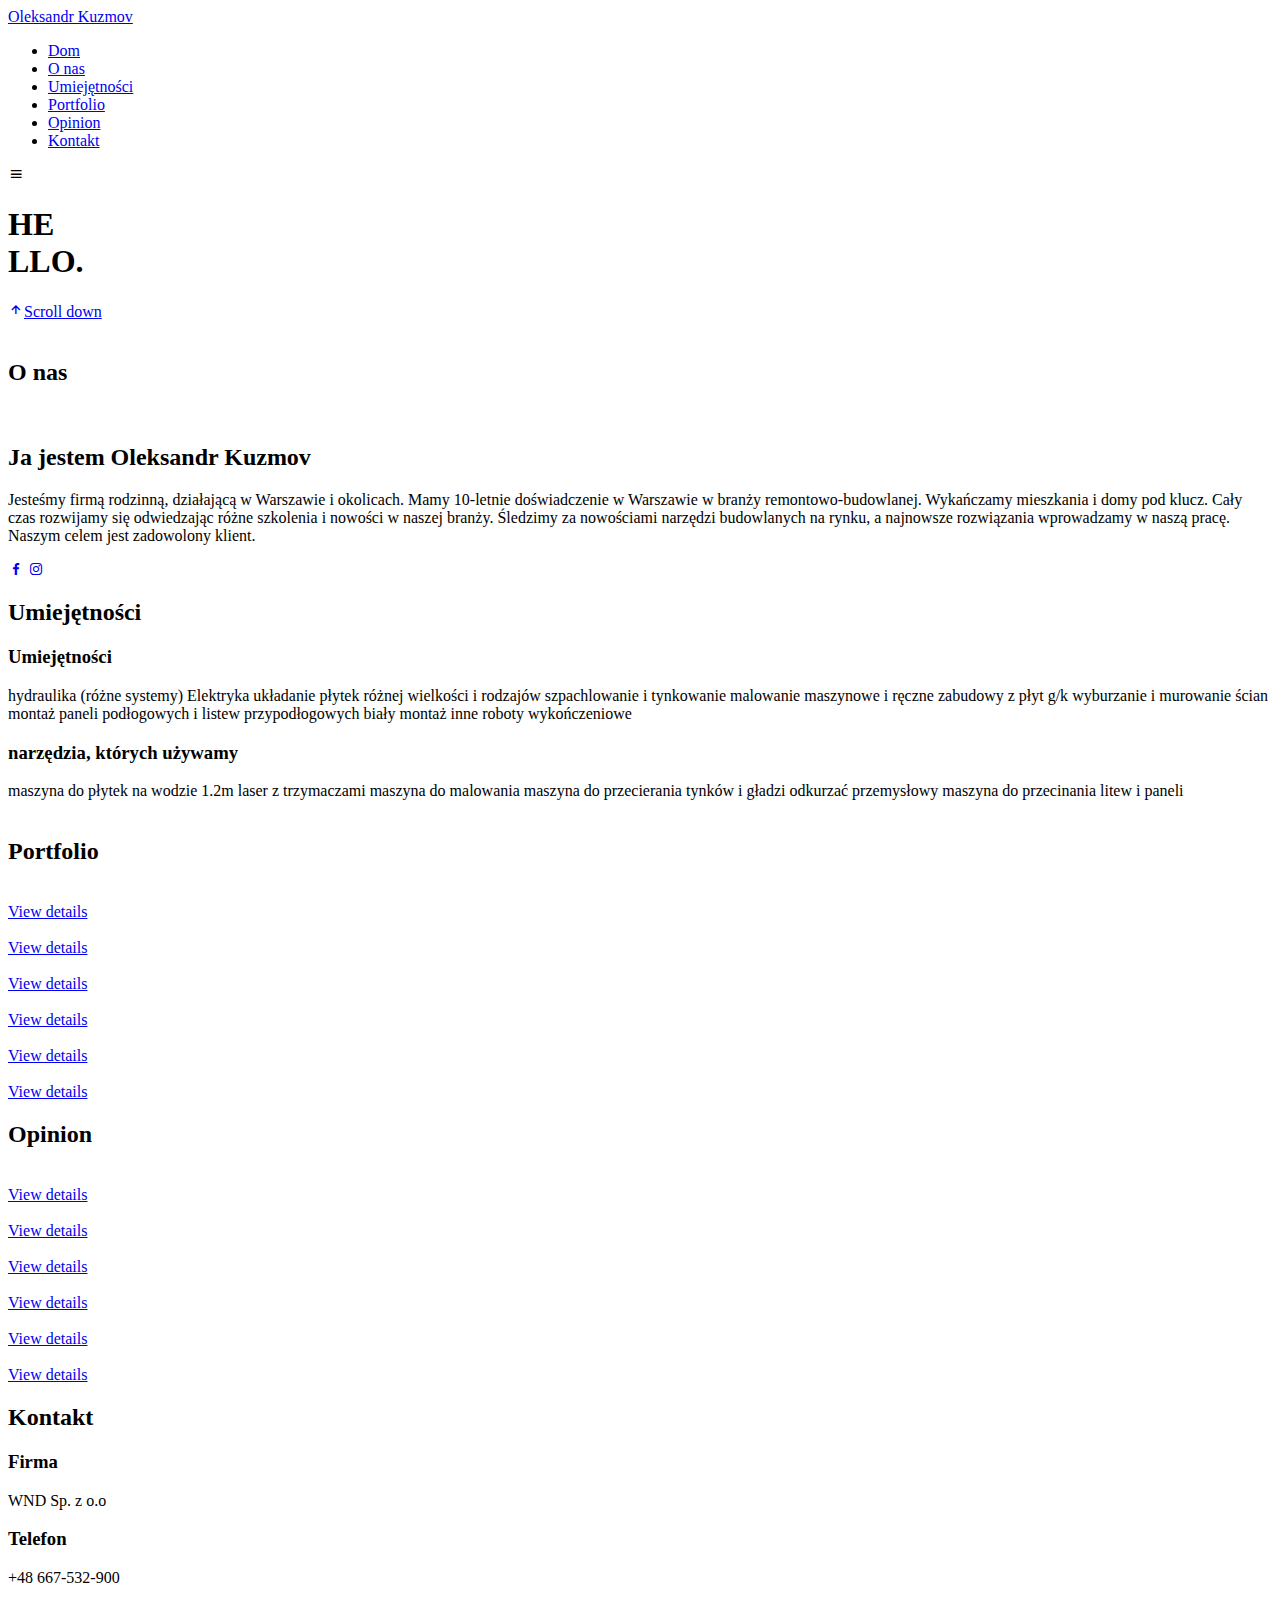
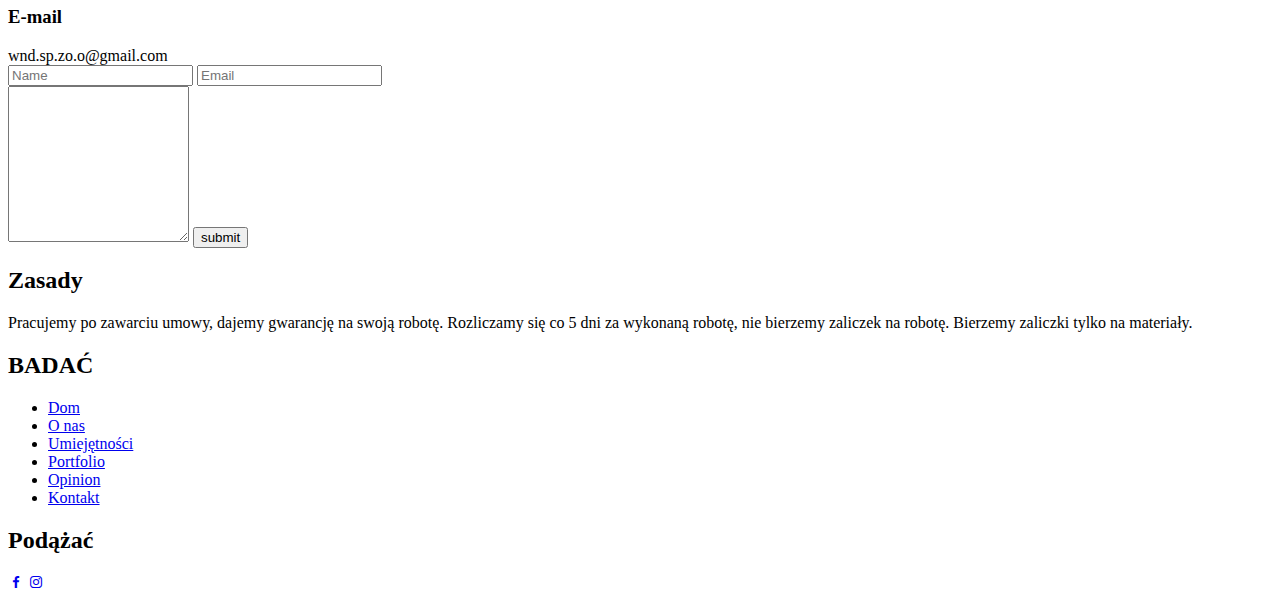
==== index.html @ 33a5a07c "Update index.html" ====
<!DOCTYPE html>
    <html lang="en">
    <head>
        <meta charset="UTF-8">
        <meta name="viewport" content="width=device-width, initial-scale=1.0">

        <!-- ===== CSS ===== -->
        <link rel="stylesheet" href="assets/css/styles.css">

        <!-- ===== BOX ICONS ===== -->
        <link href='https://cdn.jsdelivr.net/npm/boxicons@2.0.5/css/boxicons.min.css' rel='stylesheet'>

        <title>Portfolio responsive complete</title>
    </head>
    <body>
        <!--===== HEADER =====-->
        <header class="l-header">
            <nav class="nav bd-grid">
                <div>
                    <a href="#" class="nav__logo">Oleksandr Kuzmov</a>
                </div>

                <div class="nav__menu" id="nav-menu">
                    <ul class="nav__list">
                        <li class="nav__item"><a href="#home" class="nav__link active">Dom</a></li>
                        <li class="nav__item"><a href="#about" class="nav__link">O nas</a></li>
                        <li class="nav__item"><a href="#skills" class="nav__link">Umiejętności</a></li>
                        <li class="nav__item"><a href="#portfolio" class="nav__link">Portfolio</a></li>
                        <li class="nav__item"><a href="#opinion" class="nav__link">Opinion</a></li>
                        <li class="nav__item"><a href="#contact" class="nav__link">Kontakt</a></li>
                    </ul>
                </div>

                <div class="nav__toggle" id="nav-toggle">
                    <i class='bx bx-menu'></i>
                </div>
            </nav>
        </header>

        <main class="l-main">
            <!--===== HOME =====-->
            <section class="home" id="home">
                <div class="home__container bd-grid">
                    <h1 class="home__title"><span>HE</span><br>LLO.</h1>

                    <div class="home__scroll">
                        <a href="#about" class="home__scroll-link"><i class='bx bx-up-arrow-alt' ></i>Scroll down</a>
                    </div>

                    <img src="assets/img/WND COMPANY_free-file.png" alt="" class="home__img">
                </div>
            </section>
            
            <!--===== ABOUT =====-->
            <section class="about section" id="about">
                <h2 class="section-title">O nas</h2>

                <div class="about__container bd-grid">
                    <div class="about__img">
                        <img src="./assets/img/oleg_sanya.png" alt="">
                    </div>

                    <div>
                        <h2 class="about__subtitle">Ja jestem Oleksandr Kuzmov</h2>
                        <span class="about__profession"></span>
                        <p class="about__text">Jesteśmy  firmą rodzinną, działającą w Warszawie i okolicach. Mamy 10-letnie doświadczenie w Warszawie w branży remontowo-budowlanej. Wykańczamy mieszkania i domy pod klucz. Cały czas rozwijamy się odwiedzając różne szkolenia i nowości w naszej branży. Śledzimy za nowościami narzędzi budowlanych na rynku, a najnowsze rozwiązania wprowadzamy w naszą pracę. Naszym celem jest zadowolony klient.

                        </p>

                        <div class="about__social">
                            <a href="https://www.facebook.com/oleksandr.kuzmov" class="about__social-icon"><i class='bx bxl-facebook' ></i></a>
                            <a href="https://www.instagram.com/oleksandr_kuzmov" class="about__social-icon"><i class='bx bxl-instagram' ></i></a>
                            </div>
                    </div>
                </div>
            </section>

            <!--===== SKILLS =====-->
            <section class="skills section" id="skills">
                <h2 class="section-title">Umiejętności</h2>

                <div class="skills__container bd-grid">
                    <div class="skills__box">
                        <h3 class="skills__subtitle">Umiejętności</h3>
                        <span class="skills__name">hydraulika (różne systemy)</span>
                        <span class="skills__name">Elektryka</span>
                        <span class="skills__name">układanie płytek różnej wielkości i rodzajów</span>
                        <span class="skills__name">szpachlowanie i tynkowanie</span>
                        <span class="skills__name">malowanie maszynowe i ręczne</span>
                        <span class="skills__name">zabudowy z płyt g/k</span>
                        <span class="skills__name">wyburzanie i murowanie ścian</span>
                        <span class="skills__name">montaż paneli podłogowych i listew przypodłogowych</span>
                        <span class="skills__name">biały montaż</span>
                        <span class="skills__name">inne roboty wykończeniowe</span>
                        
                        
                        <h3 class="skills__subtitle">narzędzia, których używamy</h3>
                        <span class="skills__name">maszyna do płytek na wodzie 1.2m</span>
                        <span class="skills__name">laser z trzymaczami</span>
                        <span class="skills__name">maszyna do malowania</span>
                        <span class="skills__name">maszyna do przecierania tynków i gładzi</span>
                        <span class="skills__name">odkurzać przemysłowy</span>
                        <span class="skills__name">maszyna do przecinania litew i paneli</span>
                    </div>

                    <div class="skills__img">
                        <img src="assets/img/skill.jpg" alt="">
                    </div>
                </div>
            </section>

            <!--===== PORTFOLIO =====-->
            <section class="portfolio section" id="portfolio">
                <h2 class="section-title">Portfolio</h2>

                <div class="portfolio__container bd-grid">
                    <div class="portfolio__img">
                        <img src="assets/img/work1.jpg" alt="">

                        <div class="portfolio__link">
                            <a href="https://www.facebook.com/wnd.sp.zoo/photos/pb.100055957136469.-2207520000./2485621468411627/?type=3" class="portfolio__link-name">View details</a>
                        </div>
                    </div>
                    <div class="portfolio__img">
                        <img src="assets/img/work2.jpg" alt="">

                        <div class="portfolio__link">
                            <a href="https://www.facebook.com/wnd.sp.zoo/photos/pb.100055957136469.-2207520000./2496686023971838/?type=3" class="portfolio__link-name">View details</a>
                        </div>
                    </div>
                    <div class="portfolio__img">
                        <img src="assets/img/work3.jpg" alt="">

                        <div class="portfolio__link">
                            <a href="https://www.facebook.com/wnd.sp.zoo/photos/pb.100055957136469.-2207520000./2640830022890770/?type=3" class="portfolio__link-name">View details</a>
                        </div>
                    </div>
                    <div class="portfolio__img">
                        <img src="assets/img/work4.jpg" alt="">

                        <div class="portfolio__link">
                            <a href="https://www.facebook.com/photo.php?fbid=552871139921452&set=pb.100055957136469.-2207520000.&type=3" class="portfolio__link-name">View details</a>
                        </div>
                    </div>
                    <div class="portfolio__img">
                        <img src="assets/img/work5.jpg" alt="">

                        <div class="portfolio__link">
                            <a href="https://www.facebook.com/wnd.sp.zoo/photos/pb.100055957136469.-2207520000./2495477167426057/?type=3" class="portfolio__link-name">View details</a>
                        </div>
                    </div>
                    <div class="portfolio__img">
                        <img src="assets/img/work6.jpg" alt="">

                        <div class="portfolio__link">
                            <a href="https://www.facebook.com/wnd.sp.zoo/photos/pb.100055957136469.-2207520000./2099230123717432/?type=3" class="portfolio__link-name">View details</a>
                        </div>
                    </div>
                </div>
            </section>
            <!--===== opinion =====-->
            <section class="opinion section" id="opinion">
                <h2 class="section-title">Opinion</h2>

                <div class="opinion__container bd-grid">
                    <div class="opinion__img">
                        <img src="./assets/img/opinion/opinion1.jpg" alt="">

                        <div class="opinion__link">
                            <a href="#" class="opinion__link-name">View details</a>
                        </div>
                    </div>
                    <div class="opinion__img">
                        <img src="./assets/img/opinion/opinion2.jpg" alt="">

                        <div class="opinion__link">
                            <a href="#" class="opinion__link-name">View details</a>
                        </div>
                    </div>
                    <div class="opinion__img">
                        <img src="./assets/img/opinion/opinion3.jpg" alt="">

                        <div class="opinion__link">
                            <a href="#" class="opinion__link-name">View details</a>
                        </div>
                    </div>
                    <div class="opinion__img">
                        <img src="./assets/img/opinion/opinion4.jpg" alt="">

                        <div class="opinion__link">
                            <a href="#" class="opinion__link-name">View details</a>
                        </div>
                    </div>
                    <div class="opinion__img">
                        <img src="./assets/img/opinion/opinion5.jpg" alt="">

                        <div class="opinion__link">
                            <a href="#" class="opinion__link-name">View details</a>
                        </div>
                    </div>
                    <div class="opinion__img">
                        <img src="./assets/img/opinion/opinion6.jpg" alt="">

                        <div class="opinion__link">
                            <a href="#" class="opinion__link-name">View details</a>
                        </div>
                    </div>
                </div>
            </section>

            <!--===== CONTACT =====-->
            <section class="contact section" id="contact">
                <h2 class="section-title">Kontakt</h2>

                <div class="contact__container bd-grid">
                    <div class="contact__info">
                        <h3 class="contact__subtitle">Firma</h3>
                        <span class="contact__text">WND Sp. z o.o</span>

                        <h3 class="contact__subtitle">Telefon</h3>
                        <span class="contact__text">+48 667-532-900</span>

                        <h3 class="contact__subtitle">E-mail</h3>
                        <span class="contact__text">wnd.sp.zo.o@gmail.com</span>
                    </div>

                    <form action="./assets/email.php" class="contact__form" method="POST">
  <div class="contact__inputs">
    <input type="text" name="name" placeholder="Name" class="contact__input">
    <input type="email" name="email" placeholder="Email" class="contact__input">
  </div>

  <textarea name="message" id="message" cols="0" rows="10" class="contact__input"></textarea>

  <input type="submit" name="submit" value="submit" class="contact__button">
</form>

                </div>
            </section>
        </main>

        <!--===== FOOTER =====-->
        <footer class="footer section">
            <div class="footer__container bd-grid">
                <div class="footer__data">
                    <h2 class="footer__title">Zasady</h2>
                    <p class="footer__text">Pracujemy po zawarciu umowy, dajemy gwarancję na swoją robotę. Rozliczamy się co 5 dni za wykonaną robotę, nie bierzemy zaliczek na robotę. Bierzemy zaliczki tylko na materiały.</p>
                </div>

                <div class="footer__data">
                    <h2 class="footer__title">BADAĆ</h2>
                    <ul>
                        <li><a href="#home" class="footer__link">Dom</a></li>
                        <li><a href="#about" class="footer__link">O nas</a></li>
                        <li><a href="#skills" class="footer__link">Umiejętności</a></li>
                        <li><a href="#portfolio" class="footer__link">Portfolio</a></li>
                        <li><a href="#opinion" class="footer__link">Opinion</a></li>
                        <li><a href="#Contact" class="footer__link">Kontakt</a></li>
                    </ul>
                </div>
                
                <div class="footer__data">
                    <h2 class="footer__title">Podążać</h2>
                    <a href="https://www.facebook.com/wnd.sp.zoo" class="footer__social"><i class='bx bxl-facebook' ></i></a>
                    <a href="https://www.instagram.com/wnd.sp.zoo" class="footer__social"><i class='bx bxl-instagram' ></i></a>
                    
                </div>


            </div>
        </footer>

        <!--===== SCROLL REVEAL =====-->
        <script src="https://unpkg.com/scrollreveal"></script>

        <!--===== MAIN JS =====-->
        <script src="assets/js/main.js"></script>
    </body>
</html>
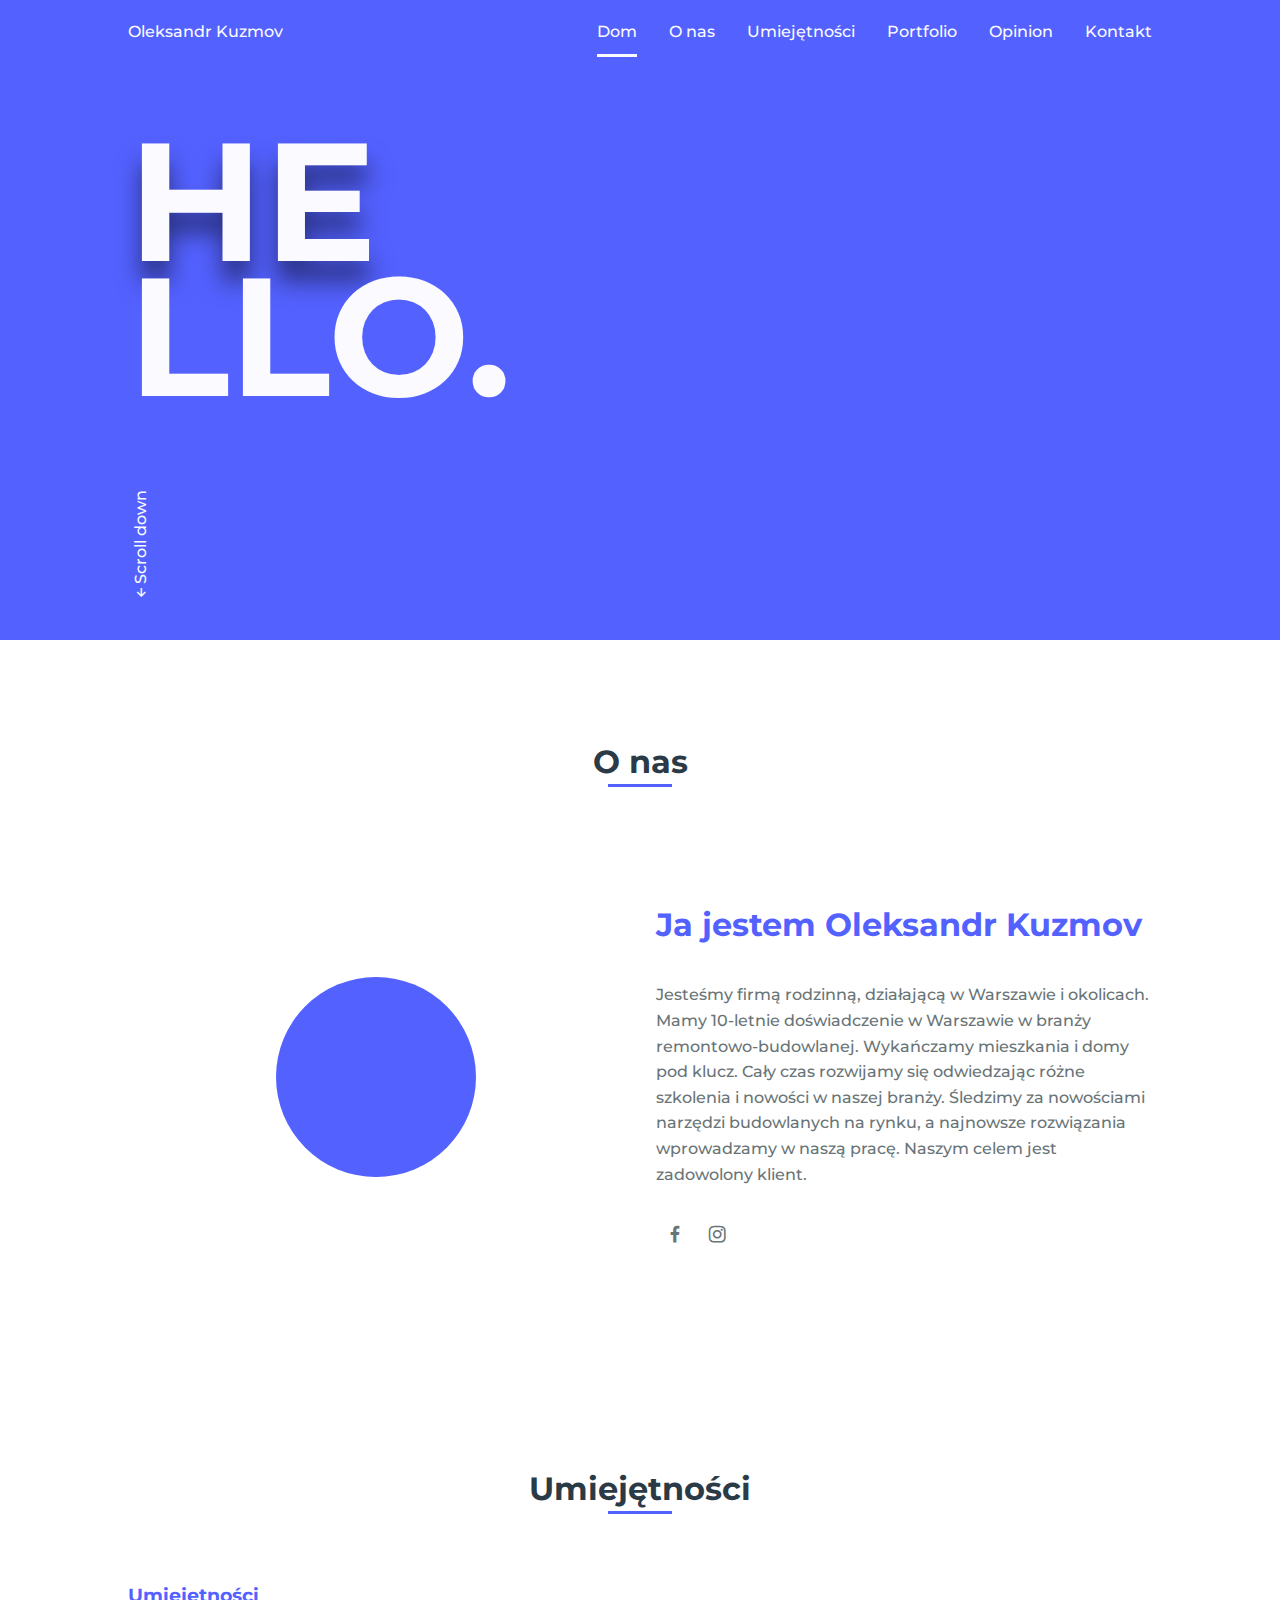
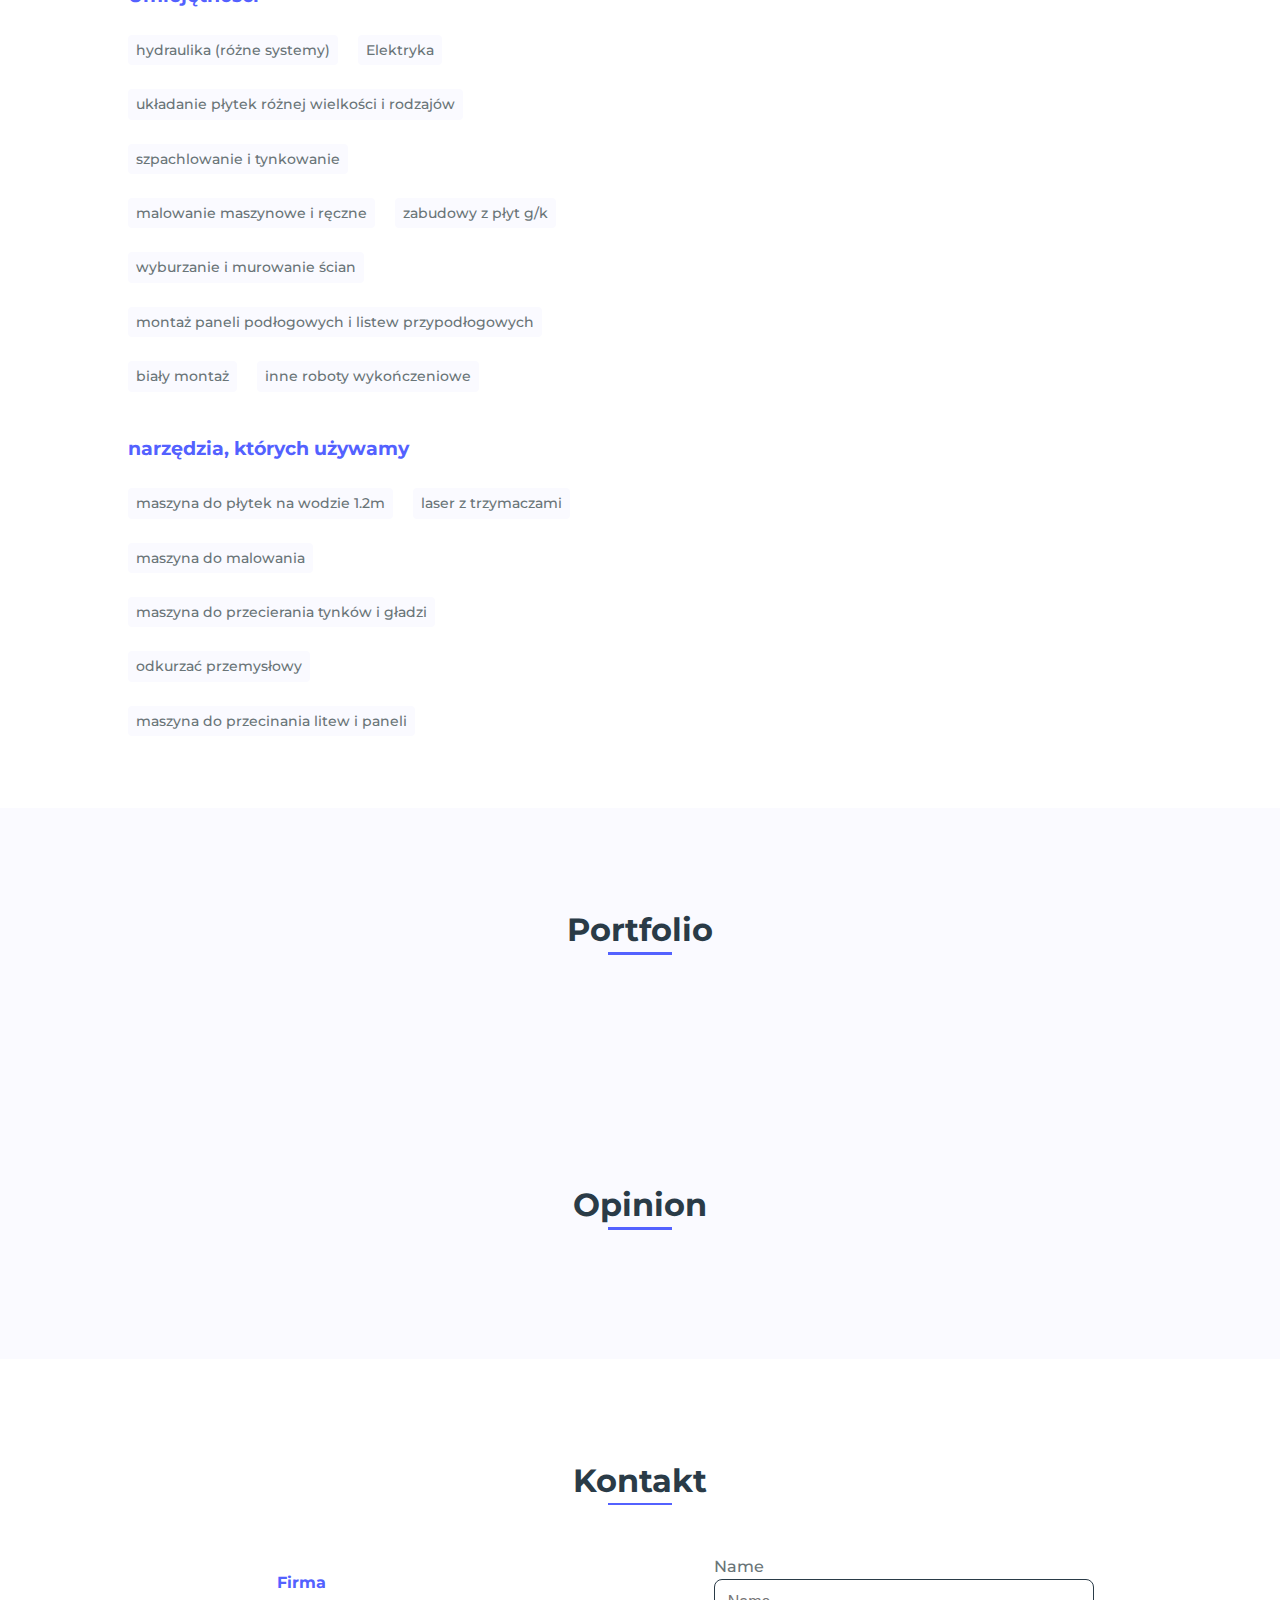
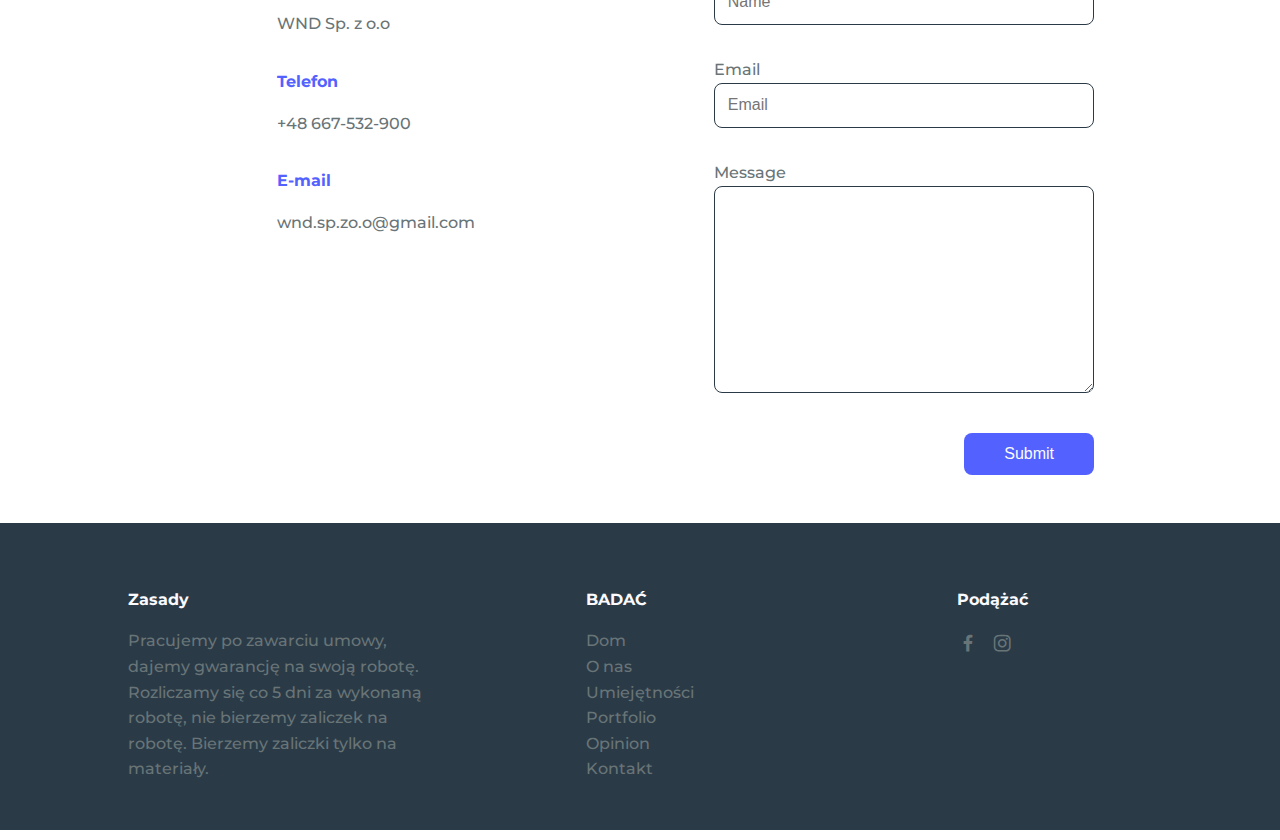
==== commit 9f36ef4e: "Update index.html" ====
--- a/index.html
+++ b/index.html
@@ -11,6 +11,9 @@
         <link href='https://cdn.jsdelivr.net/npm/boxicons@2.0.5/css/boxicons.min.css' rel='stylesheet'>
 
         <title>Portfolio responsive complete</title>
+        <script src="https://ajax.googleapis.com/ajax/libs/jquery/1.11.3/jquery.min.js"></script>
+        <script src="https://maxcdn.bootstrapcdn.com/bootstrap/3.3.6/js/bootstrap.min.js"></script>
+        <script src="http://getbootstrap.com/assets/js/ie10-viewport-bug-workaround.js"></script>
     </head>
     <body>
         <!--===== HEADER =====-->
@@ -225,15 +228,21 @@
                     </div>
 
                     <form action="./assets/email.php" class="contact__form" method="POST">
-  <div class="contact__inputs">
-    <input type="text" name="name" placeholder="Name" class="contact__input">
-    <input type="email" name="email" placeholder="Email" class="contact__input">
-  </div>
-
-  <textarea name="message" id="message" cols="0" rows="10" class="contact__input"></textarea>
-
-  <input type="submit" name="submit" value="submit" class="contact__button">
-</form>
+                        <!-- Використовуйте атрибут `for`, щоб зв'язати мітку зі вхідним полем -->
+                        <label for="name">Name</label>
+                        <input type="text" name="name" id="name" placeholder="Name" class="contact__input" required>
+                      
+                        <label for="email">Email</label>
+                        <input type="email" name="email" id="email" placeholder="Email" class="contact__input" required>
+                      
+                        <!-- Використовуйте `label` замість `id` для зв'язку мітки зі вхідним полем -->
+                        <label for="message">Message</label>
+                        <textarea name="message" id="message" cols="0" rows="10" class="contact__input" required></textarea>
+                      
+                        <!-- Додайте `name` для submit кнопки -->
+                        <input type="submit" name="submit" value="Submit" class="contact__button">
+                      </form>
+                      
 
                 </div>
             </section>
--- a/assets/css/styles.css
+++ b/assets/css/styles.css
@@ -0,0 +1,530 @@
+/*===== GOOGLE FONTS =====*/
+@import url("https://fonts.googleapis.com/css2?family=Montserrat:wght@500;600;700&display=swap");
+
+/*===== VARIABLES CSS =====*/
+:root{
+    --header-height: 3rem;
+    --font-medium: 500;
+}
+
+/*===== Colores =====*/
+:root{
+    --first-color: #5361FF;
+    --white-color: #FAFAFF;
+    --dark-color: #2A3B47;
+    --text-color: #697477;
+}
+
+/*===== Fuente y tipografia =====*/
+:root{
+    --body-font: 'Montserrat', sans-serif;
+    --big-font-size: 6.25rem;
+    --h2-font-size: 1.25rem;
+    --normal-font-size: .938rem;
+    --small-font-size: .813rem;
+}
+@media screen and (min-width: 768px){
+    :root{
+        --big-font-size: 10.5rem;
+        --h2-font-size: 2rem;
+        --normal-font-size: 1rem;
+        --small-font-size: .875rem;
+    }
+}
+
+/*===== Margenes =====*/
+:root{
+    --mb-1: .5rem;
+    --mb-2: 1rem;
+    --mb-3: 1.5rem;
+    --mb-4: 2rem;
+}
+
+/*===== z index =====*/
+:root{
+    --z-fixed: 100;
+}
+
+/*===== BASE =====*/
+*,::before,::after{
+    box-sizing: border-box;
+}
+html{
+    scroll-behavior: smooth;
+}
+body{
+    margin: var(--header-height) 0 0 0;
+    font-family: var(--body-font);
+    font-size: var(--normal-font-size);
+    font-weight: var(--font-medium);
+    color: var(--text-color);
+    line-height: 1.6;
+}
+h1,h2,p{
+    margin: 0;
+}
+ul{
+    margin: 0;
+    padding: 0;
+    list-style: none;
+}
+a{
+    text-decoration: none;
+    color: var(--text-color);
+}
+img{
+    max-width: 100%;
+    height: auto;
+    display: block;
+}
+
+/*===== CLASS CSS ===== */
+.section{
+    padding: 3rem 0;
+}
+.section-title{
+    position: relative;
+    font-size: var(--h2-font-size);
+    color: var(--dark-color);
+    margin: var(--mb-4) 0;
+    text-align: center;
+}
+.section-title::after{
+    position: absolute;
+    content: "";
+    width: 32px;
+    height: .18rem;
+    left: 0;
+    right: 0;
+    margin: auto;
+    top: 2rem;
+    background-color: var(--first-color);
+}
+
+/*===== LAYOUT =====*/
+.bd-grid{
+    max-width: 1024px;
+    display: grid;
+    grid-template-columns: 100%;
+    grid-column-gap: 2rem;
+    width: calc(100% - 2rem);
+    margin-left: var(--mb-2);
+    margin-right: var(--mb-2);
+}
+.l-header{
+    width: 100%;
+    position: fixed;
+    top: 0;
+    left: 0;
+    z-index: var(--z-fixed);
+    background-color: var(--first-color);
+}
+
+/*===== NAV =====*/
+.nav{
+    height: var(--header-height);
+    display: flex;
+    justify-content: space-between;
+    align-items: center;
+}
+@media screen and (max-width: 768px){
+    .nav__menu{
+        position: fixed;
+        top: var(--header-height);
+        right: -100%;
+        width: 80%;
+        height: 100%;
+        padding: 2rem;
+        background-color: rgba(255,255,255,.3);
+        transition: .5s;
+        backdrop-filter: blur(10px);
+    }
+}
+.nav__item{
+    margin-bottom: var(--mb-4);
+}
+.nav__link{
+    position: relative;
+    color: var(--dark-color);
+}
+.nav__link:hover{
+    color: var(--first-color);
+}
+.nav__logo{
+    color: var(--white-color);
+}
+.nav__toggle{
+    color: var(--white-color);
+    font-size: 1.5rem;
+    cursor: pointer;
+}
+
+/*=== Show menu ===*/
+.show{
+    right: 0;
+}
+
+/*Active menu*/
+.active::after{
+    position: absolute;
+    content: "";
+    width: 100%;
+    height: .18rem;
+    left: 0;
+    top: 2rem;
+    background-color: var(--first-color);
+}
+
+/*===== HOME =====*/
+.home{
+    position: relative;
+    background-color: var(--first-color);
+    overflow: hidden;
+}
+.home__container{
+    height: calc(100vh - var(--header-height));
+    row-gap: 5rem;
+}
+.home__title{
+    align-self: flex-end;
+    font-size: var(--big-font-size);
+    color: var(--white-color);
+    line-height: .8;
+}
+.home__title span{
+    text-shadow: 0 20px 25px rgba(0,0,0,.5);
+}
+.home__scroll{
+    align-self: flex-end;
+    padding-bottom: var(--mb-4);
+}
+.home__scroll-link{
+    writing-mode: vertical-lr;
+    transform: rotate(-180deg);
+    color: var(--white-color);
+}
+.home__img{
+    position: absolute;
+    right: 0;
+    bottom: 0;
+    width: 295px;
+    top: 320px;
+}
+
+/* ===== ABOUT =====*/
+.about__container{
+    justify-items: center;
+    row-gap: 2rem;
+    text-align: center;
+}
+.about__img{
+    display: flex;
+    justify-content: center;
+    padding-top: 1rem;
+    width: 120px;
+    height: 120px;
+    background-color: var(--first-color);
+    border-radius: 50%;
+    overflow: hidden;
+}
+.about__img img{
+    width: 100px;
+}
+.about__subtitle{
+    font-size: var(--h2-font-size);
+    color: var(--first-color);
+    margin-bottom: var(--mb-1);
+}
+.about__text{
+    margin-bottom: var(--mb-4);
+}
+.about__profession{
+    display: block;
+    margin-bottom: var(--mb-4);
+}
+.about__social-icon{
+    font-size: 1.4rem;
+    margin: 0 var(--mb-1);
+}
+.about__social-icon:hover{
+    color: var(--first-color);
+}
+
+/* ===== SKILLS =====*/
+.skills__container{
+    row-gap: 2rem;
+}
+.skills__subtitle{
+    color: var(--first-color);
+    margin-bottom: var(--mb-3);
+}
+.skills__name{
+    display: inline-block;
+    font-size: var(--small-font-size);
+    margin-right: var(--mb-2);
+    margin-bottom: var(--mb-3);
+    padding: .25rem .5rem;
+    background-color: var(--white-color);
+    border-radius: .25rem;
+}
+.skills__name:hover{
+    background-color: var(--first-color);
+    color: var(--white-color);
+}
+.skills__img img{
+    border-radius: .5rem;
+}
+
+/* ===== PORTFOLIO =====*/
+.portfolio{
+    background-color: var(--white-color);
+}
+.portfolio__container{
+    justify-items: center;
+    row-gap: 2rem;
+}
+.portfolio__img{
+    position: relative;
+    overflow: hidden;
+}
+.portfolio__img img{
+    border-radius: .5rem;
+}
+.portfolio__link{
+    position: absolute;
+    bottom: -100%;
+    width: 100%;
+    height: 100%;
+    display: flex;
+    justify-content: center;
+    align-items: center;
+    background-color: rgba(255,255,255,.3);
+    border-radius: .5rem;
+    cursor: pointer;
+    backdrop-filter: blur(10px);
+    transition: .3s;
+}
+.portfolio__img:hover .portfolio__link{
+    bottom: 0;
+}
+.portfolio__link-name{
+    color: var(--dark-color);
+}
+/* ===== opinion =====*/
+.opinion{
+    background-color: var(--white-color);
+}
+.opinion__container{
+    justify-items: center;
+    row-gap: 2rem;
+}
+.opinion__img{
+    position: relative;
+    overflow: hidden;
+}
+.opinion__img img{
+    border-radius: .5rem;
+}
+.opinion__link{
+    position: absolute;
+    bottom: -100%;
+    width: 100%;
+    height: 100%;
+    display: flex;
+    justify-content: center;
+    align-items: center;
+    background-color: rgba(255,255,255,.3);
+    border-radius: .5rem;
+    cursor: pointer;
+    backdrop-filter: blur(10px);
+    transition: .3s;
+}
+/* .opinion__img:hover .opinion__link{
+    bottom: 0;
+} */ /* ANIM */
+.opinion__link-name{
+    color: var(--dark-color);
+}
+
+/* ===== CONTACT =====*/
+.contact__container{
+    row-gap: 2rem;
+}
+.contact__subtitle{
+    font-size: var(--normal-font-size);
+    color: var(--first-color);
+}
+.contact__text{
+    display: inline-block;
+    margin-bottom: var(--mb-2);
+}
+.contact__inputs{
+    display: grid;
+    grid-template-columns: repeat(2, 1fr);
+    column-gap: 1rem;
+}
+.contact__input{
+    width: 100%;
+    padding: .8rem;
+    outline: none;
+    border: 1.5px solid var(--dark-color);
+    font-size: var(--normal-font-size);
+    margin-bottom: var(--mb-4);
+    border-radius: .5rem;
+}
+.contact__button{
+    display: block;
+    background-color: var(--first-color);
+    color: var(--white-color);
+    padding: .75rem 2.5rem;
+    margin-left: auto;
+    border-radius: .5rem;
+    border: none;
+    outline: none;
+    font-size: var(--normal-font-size);
+    cursor: pointer;
+}
+
+/* ===== FOOTER=====*/
+.footer{
+    background-color: var(--dark-color);
+}
+.footer__container{
+    row-gap: 2rem;
+}
+.footer__title{
+    font-size: var(--normal-font-size);
+    color: var(--white-color);
+    margin-bottom: var(--mb-2);
+}
+.footer__link{
+    padding: .25rem 0;
+}
+.footer__link:hover{
+    color: var(--first-color);
+}
+.footer__social{
+    font-size: 1.4rem;
+    margin-right: var(--mb-1);
+}
+.footer__social:hover{
+    color: var(--first-color);
+}
+
+/* ===== MEDIA QUERIES =====*/
+/* For small devices */
+@media screen and (max-width: 320px) {
+  .home__img {
+    width: 230px;
+  }
+}
+
+@media screen and (min-width: 768px){
+    body{
+        margin: 0;
+    }
+    .section{
+        padding-top: 4rem;
+    }
+    .section-title{
+        margin-bottom: 3rem;
+    }
+    .section-title::after{
+        width: 64px;
+        top: 3rem;
+    }
+
+    .nav{
+        height: calc(var(--header-height) + 1rem);
+    }
+    .nav__list{
+        display: flex;
+    }
+    .nav__item{
+        margin-left: var(--mb-4);
+        margin-bottom: 0;
+    }
+    .nav__toggle{
+        display: none;
+    }
+    .nav__link{
+        color: var(--white-color);
+    }
+    .nav__link:hover{
+        color: var(--white-color);
+    }
+    .active::after{
+        background-color: var(--white-color);
+    }
+
+    .home__container{
+        height: 100vh;
+        grid-template-rows: 1.7fr 1fr;
+        row-gap: 0;
+    }
+    .home__img{
+        width: 524px;
+        right: 10%;
+    }
+
+    .about__container{
+        grid-template-columns: repeat(2, 1fr);
+        align-items: center;
+        text-align: initial;
+        padding: 4rem 0;
+    }
+    .about__img{
+        width: 200px;
+        height: 200px;
+    }
+    .about__img img{
+        width: 165px;
+    }
+
+    .skills__container{
+        grid-template-columns: repeat(2, 1fr);
+        align-items: center;
+    }
+
+    .portfolio__container{
+        grid-template-columns: repeat(3, 1fr);
+        grid-template-rows: repeat(2, 1fr);
+        column-gap: 2rem;
+    }
+    .opinion__container{
+        grid-template-columns: repeat(3, 1fr);
+        grid-template-rows: repeat(2, 1fr);
+        column-gap: 2rem;
+    }
+
+    .contact__container{
+        grid-template-columns: repeat(2, 1fr);
+        justify-items: center;
+    }
+    .contact__form{
+        width: 380px;
+    }
+
+    .footer__container{
+        grid-template-columns: repeat(3, 1fr);
+        justify-items: center;
+    }
+}
+
+@media screen and (min-width: 1024px){
+    .bd-grid{
+        margin-left: auto;
+        margin-right: auto;
+    }
+}
+
+/* For tall screens on mobiles y desktop*/
+@media screen and (min-height: 721px) {
+    .home__container {
+        height: 640px;
+    }
+    .home__img {
+        width: 500px;
+        right: 24%;
+    }
+}
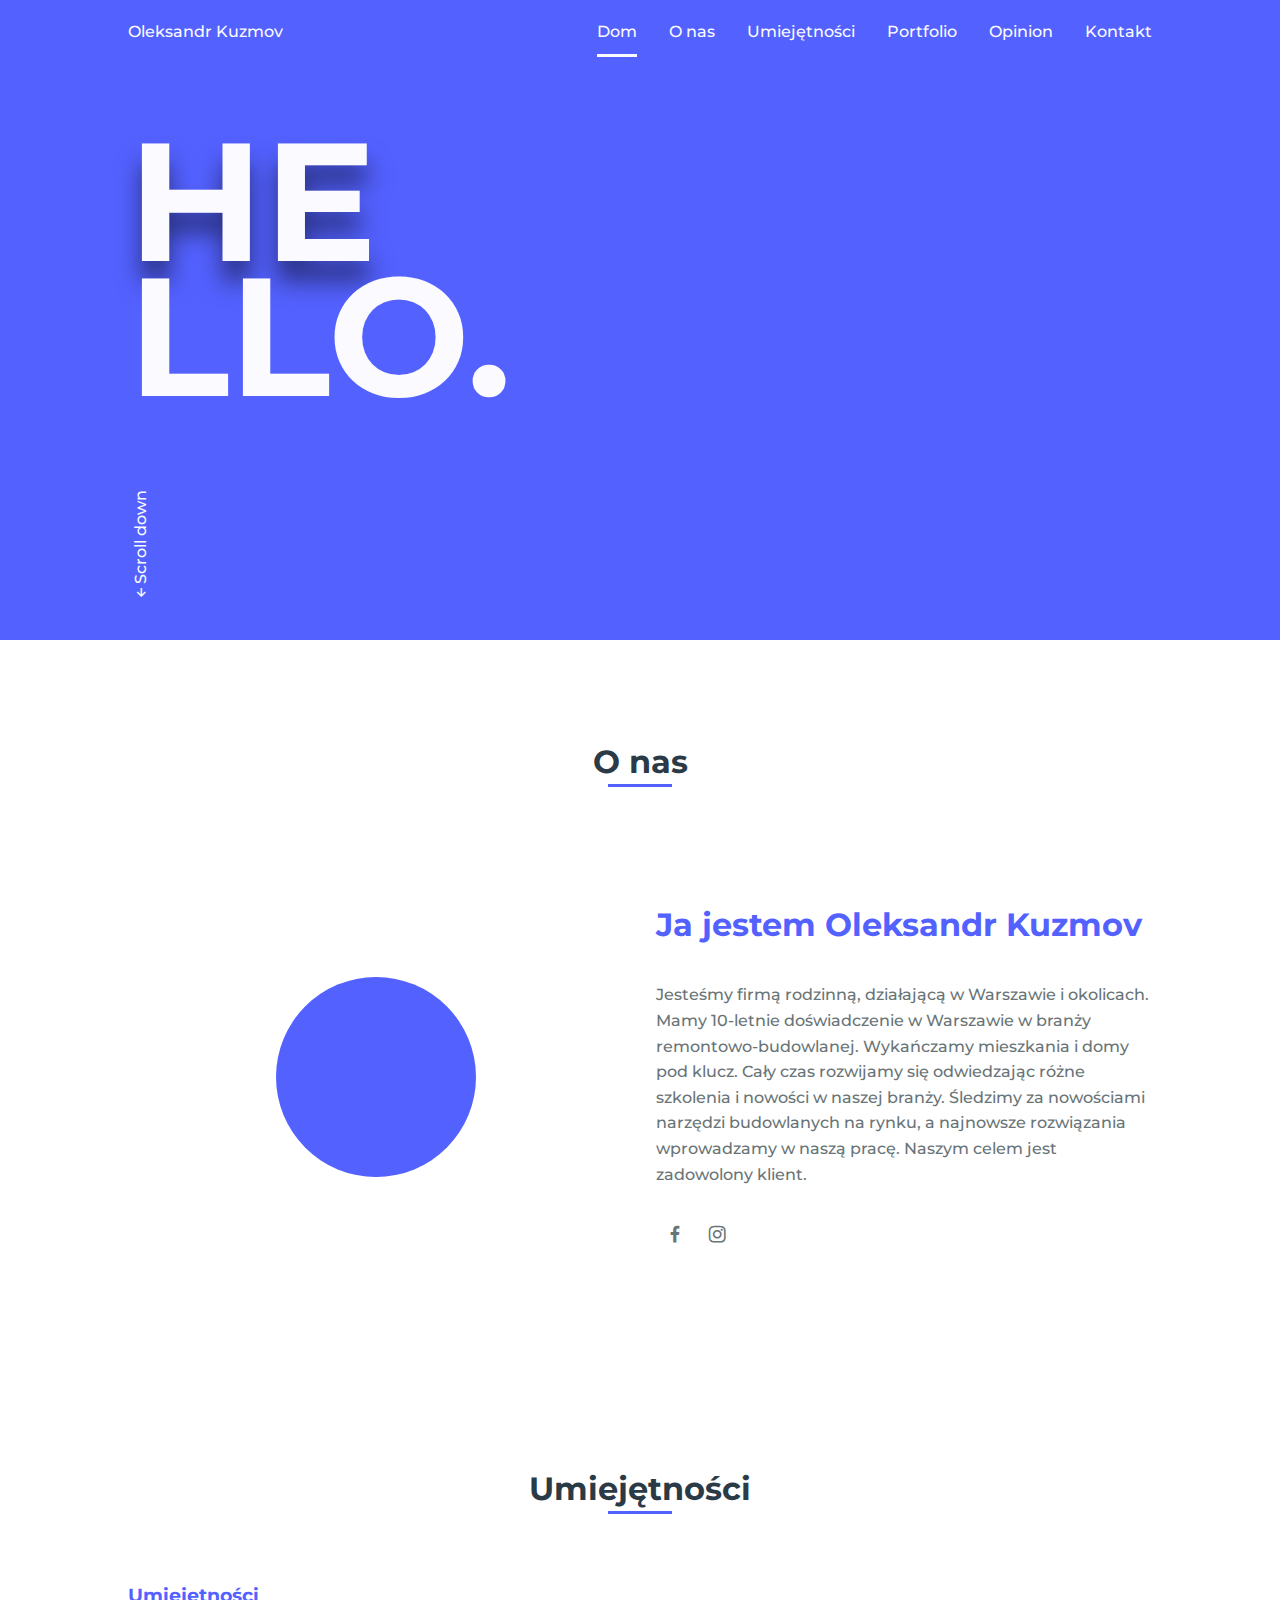
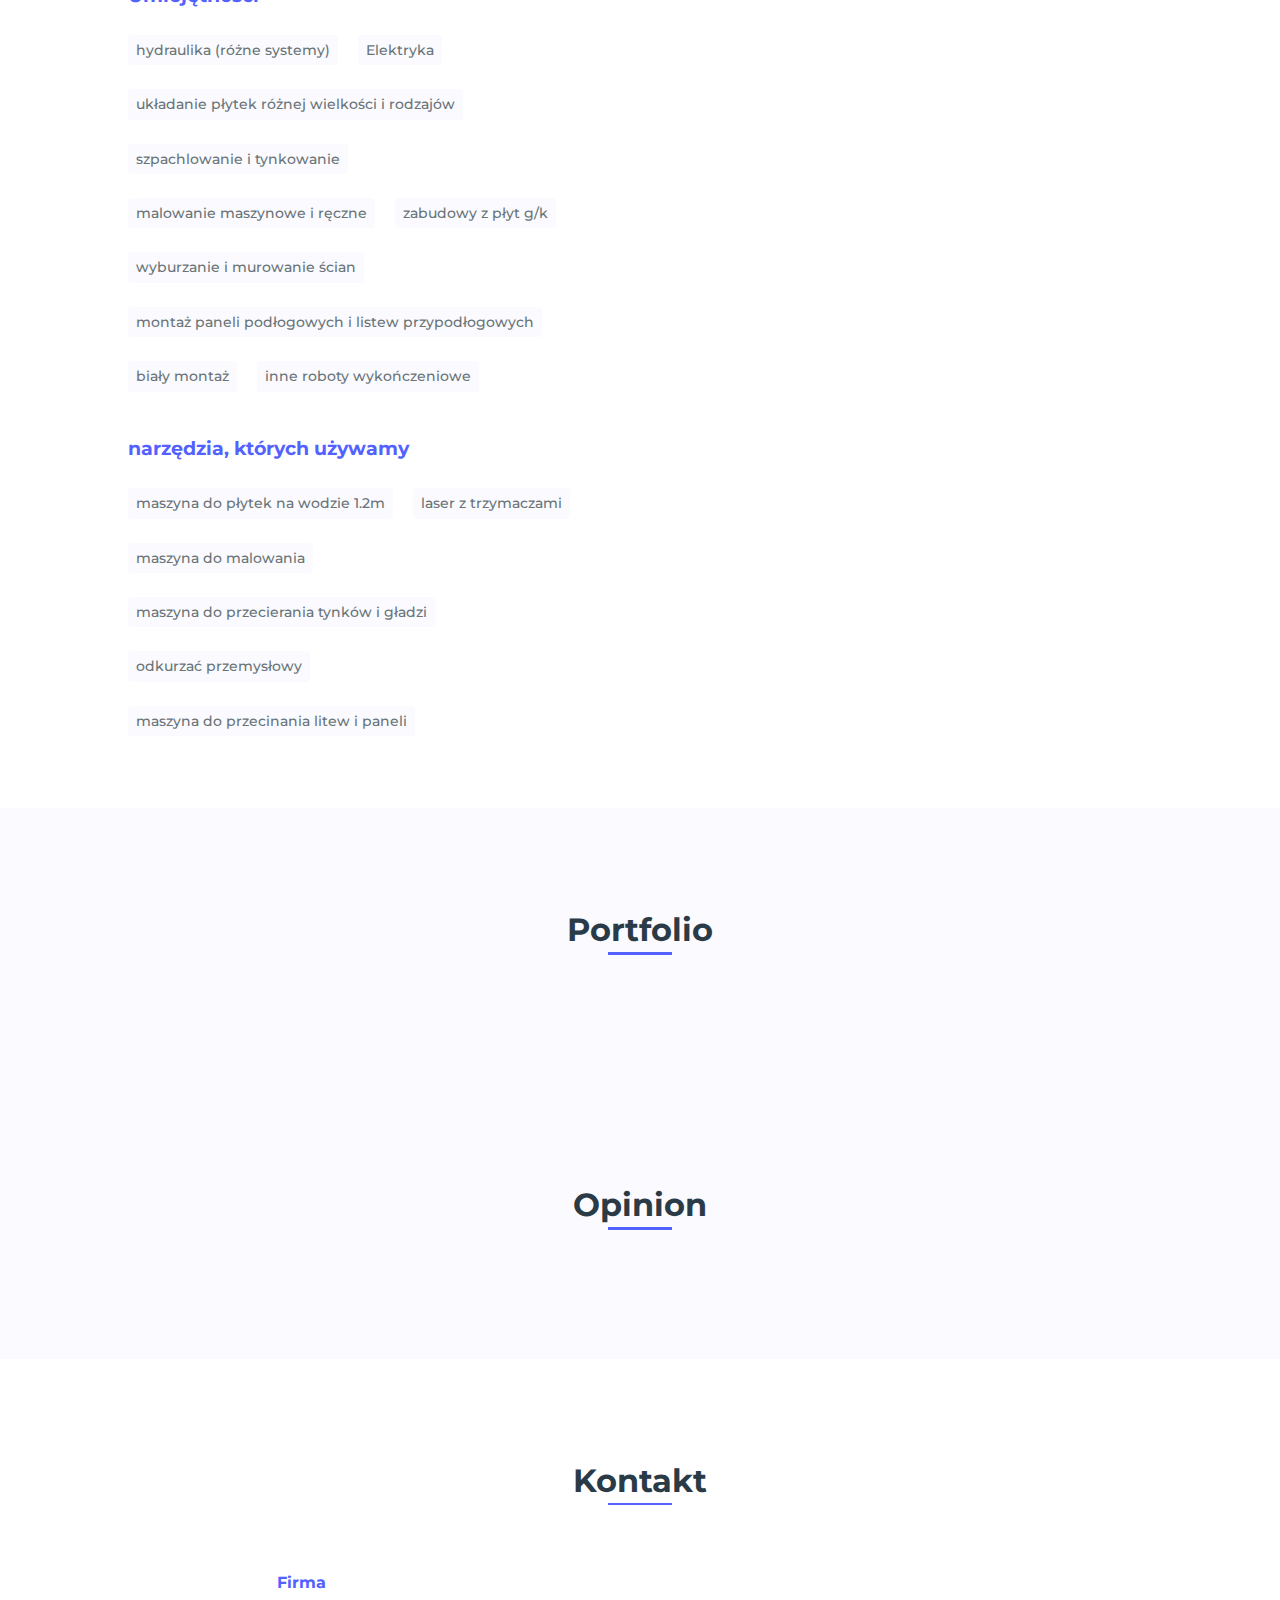
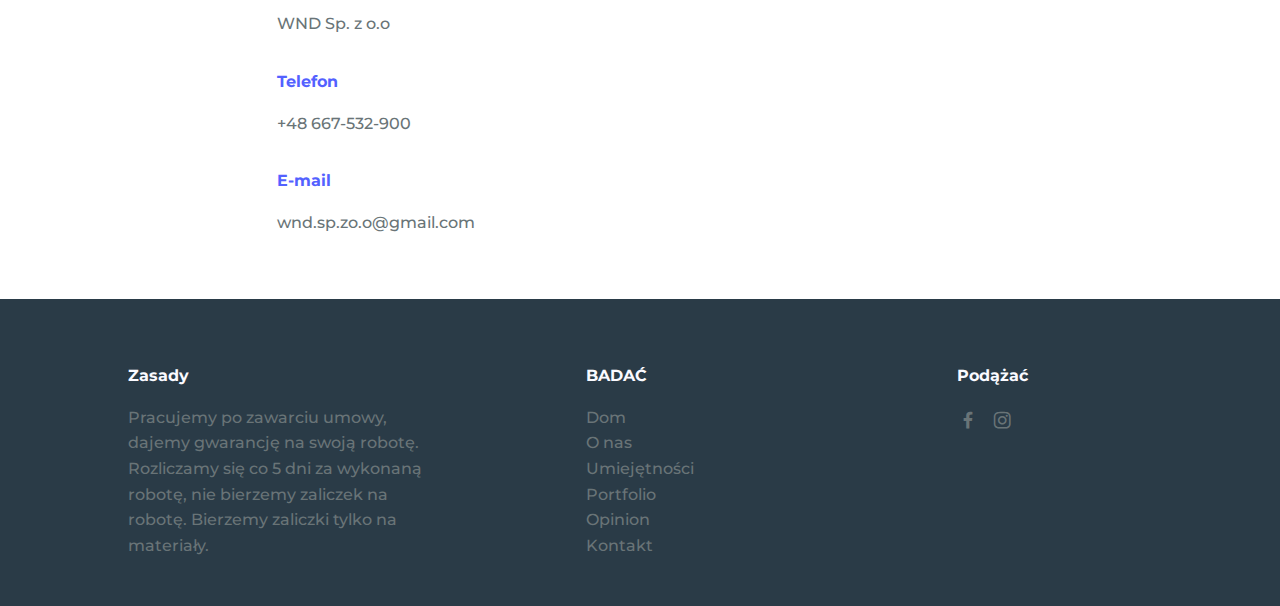
==== commit 43582240: "Update index.html" ====
--- a/index.html
+++ b/index.html
@@ -227,24 +227,8 @@
                         <span class="contact__text">wnd.sp.zo.o@gmail.com</span>
                     </div>
 
-                    <form action="./assets/email.php" class="contact__form" method="POST">
-                        <!-- Використовуйте атрибут `for`, щоб зв'язати мітку зі вхідним полем -->
-                        <label for="name">Name</label>
-                        <input type="text" name="name" id="name" placeholder="Name" class="contact__input" required>
-                      
-                        <label for="email">Email</label>
-                        <input type="email" name="email" id="email" placeholder="Email" class="contact__input" required>
-                      
-                        <!-- Використовуйте `label` замість `id` для зв'язку мітки зі вхідним полем -->
-                        <label for="message">Message</label>
-                        <textarea name="message" id="message" cols="0" rows="10" class="contact__input" required></textarea>
-                      
-                        <!-- Додайте `name` для submit кнопки -->
-                        <input type="submit" name="submit" value="Submit" class="contact__button">
-                      </form>
-                      
-
-                </div>
+                   
+                     </div>
             </section>
         </main>
 
